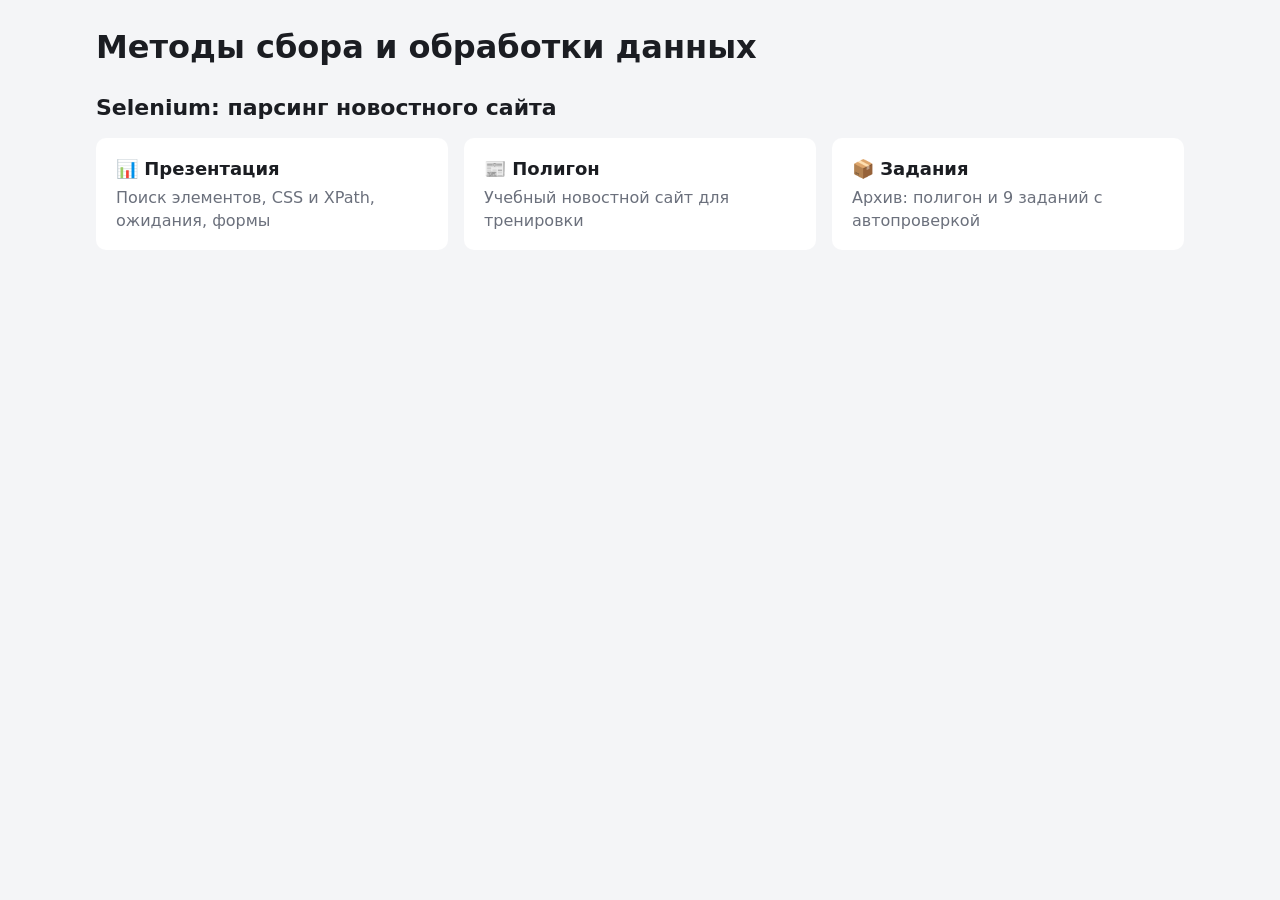
==== index.html @ e2f6e6ce "Selenium: полигон, задания и презентация к занятию «Парсинг новостного сайта» Co-Authored-By: Claude" ====
<!doctype html>
<html lang="ru">
<head>
<meta charset="utf-8">
<meta name="viewport" content="width=device-width, initial-scale=1">
<title>Методы сбора данных</title>
<link rel="stylesheet" href="polygon/assets/site.css">
<style>
  .links { display: grid; grid-template-columns: repeat(auto-fit, minmax(240px, 1fr)); gap: 16px; }
  .links a { display: block; background: var(--card); border-radius: 10px; padding: 18px 20px; }
  .links b { display: block; font-size: 18px; margin-bottom: 4px; }
  .links span { color: var(--muted); }
</style>
</head>
<body>
<main id="app">
  <h1>Методы сбора и обработки данных</h1>
  <h2 class="section-title">Selenium: парсинг новостного сайта</h2>
  <div class="links">
    <a href="selenium-02/slides.html"><b>📊 Презентация</b><span>Поиск элементов, CSS и XPath, ожидания, формы</span></a>
    <a href="polygon/index.html"><b>📰 Полигон</b><span>Учебный новостной сайт для тренировки</span></a>
    <a href="selenium-02/selenium_praktika.zip"><b>📦 Задания</b><span>Архив: полигон и 9 заданий с автопроверкой</span></a>
  </div>
</main>
</body>
</html>
---- polygon/assets/site.css ----
:root {
  --bg: #f4f5f7;
  --card: #fff;
  --ink: #1b1d22;
  --muted: #6b707c;
  --line: #e2e4e9;
  --accent: #2e6be6;
  --science: #3dc47e;
  --sport: #ff8a3d;
  --economics: #8b5cf6;
  font-family: "Segoe UI", system-ui, -apple-system, Roboto, sans-serif;
}
* { box-sizing: border-box; }
body { margin: 0; background: var(--bg); color: var(--ink); font-size: 16px; line-height: 1.45; padding-bottom: 90px; }
a { color: inherit; text-decoration: none; }
a:hover { color: var(--accent); }
code { font-family: Consolas, monospace; background: #eef0f4; padding: 1px 5px; border-radius: 4px; }

.header { display: flex; flex-wrap: wrap; align-items: center; gap: 12px 24px; padding: 14px max(16px, calc(50% - 560px)); background: var(--ink); color: #fff; }
.header__logo { font-weight: 900; font-size: 22px; letter-spacing: -0.5px; }
.header__logo:hover { color: #fff; }
.menu { display: flex; flex-wrap: wrap; gap: 4px 16px; flex: 1; }
.menu__link { opacity: 0.8; font-weight: 600; }
.menu__link:hover, .menu__link._active { opacity: 1; color: #fff; text-decoration: underline; text-underline-offset: 5px; }
.search input { padding: 6px 10px; border-radius: 6px; border: 0; width: 200px; max-width: 100%; }

#app { max-width: 1120px; margin: 24px auto; padding: 0 16px; }
.section-title { font-size: 22px; margin: 0 0 14px; }
.main-page__section { margin-bottom: 36px; }

.topnews { display: grid; grid-template-columns: 1fr 1fr; gap: 0 24px; background: var(--card); border-radius: 10px; padding: 18px 20px; }
.topnews__column { display: flex; flex-direction: column; }
.card-big { display: block; padding-bottom: 14px; border-bottom: 1px solid var(--line); margin-bottom: 4px; }
.card-big__image { height: 150px; border-radius: 8px; background: linear-gradient(135deg, var(--accent), #8fb4ff); margin-bottom: 10px; }
.card-big__image._science { background: linear-gradient(135deg, var(--science), #b5f0d0); }
.card-big__image._sport { background: linear-gradient(135deg, var(--sport), #ffd2b0); }
.card-big__image._economics { background: linear-gradient(135deg, var(--economics), #d7c8ff); }
.card-big__title { font-size: 22px; margin: 0 0 6px; line-height: 1.25; }
.card-big__date, .card-mini__info-item, .topic-header__time { color: var(--muted); font-size: 13px; }
.card-mini { display: block; padding: 10px 0; border-bottom: 1px solid var(--line); }
.card-mini:last-child { border-bottom: 0; }
.card-mini__title { display: block; font-weight: 600; }

.rubrics { display: grid; grid-template-columns: repeat(3, 1fr); gap: 20px; }
.rubric-box { background: var(--card); border-radius: 10px; padding: 14px 18px; }
.rubric-box__title { display: inline-block; font-weight: 800; font-size: 18px; margin-bottom: 4px; color: var(--accent); }

.rubric-page { background: var(--card); border-radius: 10px; padding: 20px 24px; }
.rubric-header__title { margin: 0 0 10px; }
.loadmore { margin-top: 16px; width: 100%; }

.topic-page { background: var(--card); border-radius: 10px; padding: 24px 28px; max-width: 760px; }
.topic-header { display: flex; gap: 14px; align-items: baseline; }
.topic-header__rubric { color: var(--accent); font-weight: 700; }
.topic-body__title { font-size: 32px; line-height: 1.2; margin: 10px 0; }
.topic-authors { color: var(--muted); margin-bottom: 14px; }
.topic-body__content-text { font-size: 18px; margin: 0 0 12px; }

.btn { padding: 9px 18px; border: 1px solid var(--line); border-radius: 8px; background: #fff; font: inherit; font-weight: 700; cursor: pointer; }
.btn.primary { background: var(--accent); border-color: var(--accent); color: #fff; }
.btn:disabled { opacity: 0.6; cursor: wait; }

.form, .calc, .cabinet { background: var(--card); border-radius: 10px; padding: 24px 28px; max-width: 520px; }
.calc { max-width: 720px; }
.form h1, .calc h1 { margin-top: 0; }
.form__row { display: flex; flex-direction: column; gap: 4px; font-weight: 600; margin-bottom: 14px; }
.form__row input, .calc input, .calc select { padding: 8px 10px; border: 1px solid #c9ccd4; border-radius: 6px; font: inherit; }
.form__check { display: block; margin-bottom: 14px; }
.error { color: #d93636; font-weight: 700; }
.hint { margin-top: 18px; padding: 10px 12px; background: #fff7d6; border-radius: 8px; font-size: 14px; }
.calc__row { display: flex; flex-wrap: wrap; gap: 10px; align-items: center; }
.calc__row input { width: 150px; }
.calc__result { font-size: 22px; }
#result { font-weight: 800; }
.table { border-collapse: collapse; width: 100%; margin-bottom: 14px; }
.table th, .table td { text-align: left; padding: 8px 10px; border-bottom: 1px solid var(--line); }
.empty { background: var(--card); padding: 20px; border-radius: 10px; }
.empty a { color: var(--accent); }

.footer { max-width: 1120px; margin: 0 auto; padding: 0 16px; color: var(--muted); font-size: 14px; }
.cookie { position: fixed; left: 0; right: 0; bottom: 0; display: flex; gap: 16px; align-items: center; justify-content: center; flex-wrap: wrap; padding: 14px 16px; background: #fff; box-shadow: 0 -4px 16px rgba(0, 0, 0, 0.12); font-size: 14px; z-index: 10; }

@media (max-width: 760px) {
  .topnews, .rubrics { grid-template-columns: 1fr; }
}
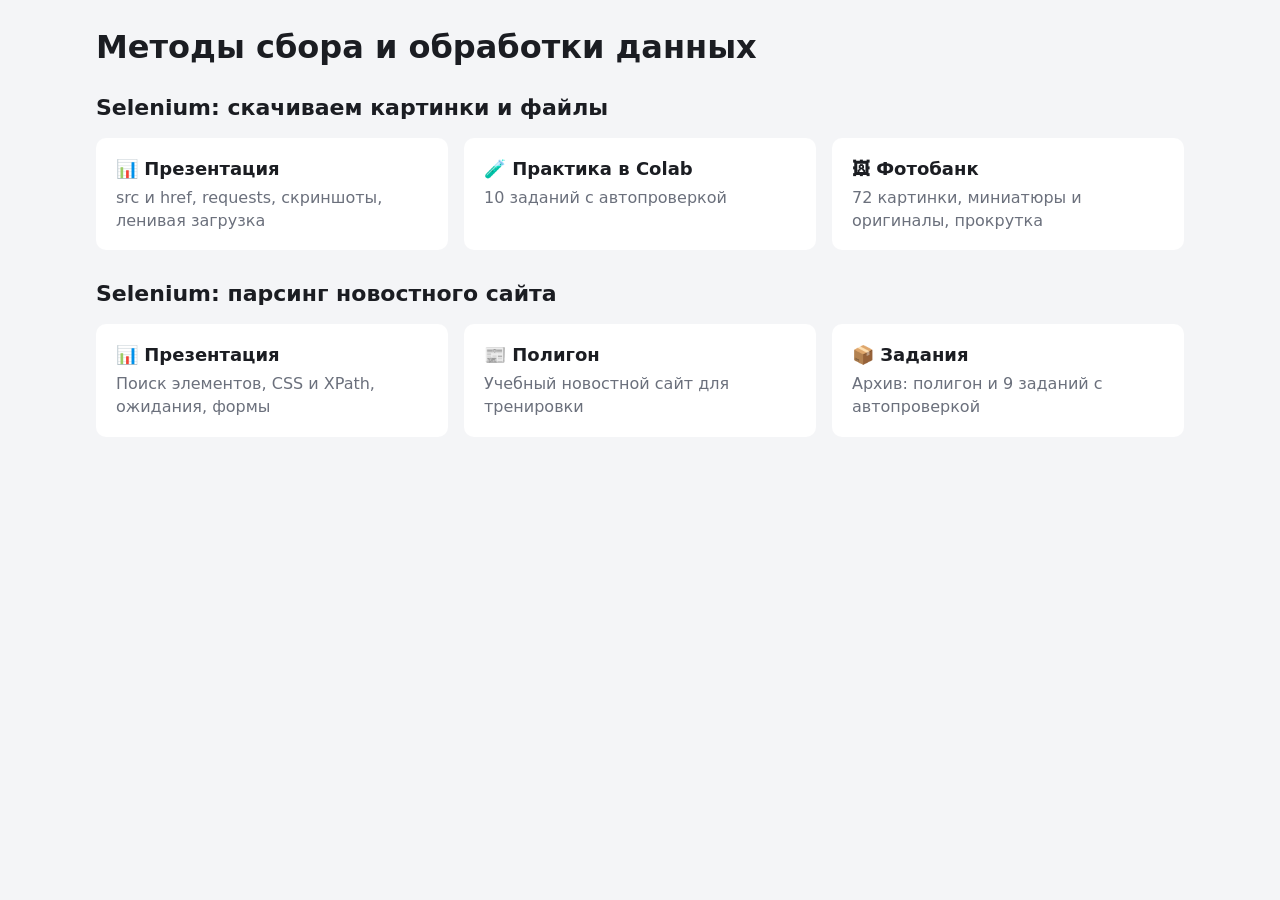
==== commit b82faa53: "Занятие 3: презентация, квиз, ссылки на главной Co-Authored-By: Claude Opus 5.5 <noreply@anthropic.c" ====
--- a/index.html
+++ b/index.html
@@ -15,6 +15,12 @@
 <body>
 <main id="app">
   <h1>Методы сбора и обработки данных</h1>
+  <h2 class="section-title">Selenium: скачиваем картинки и файлы</h2>
+  <div class="links" style="margin-bottom:28px">
+    <a href="selenium-03/slides.html"><b>📊 Презентация</b><span>src и href, requests, скриншоты, ленивая загрузка</span></a>
+    <a href="https://colab.research.google.com/github/Scr1ptG/mso_data/blob/main/selenium-03/colab.ipynb"><b>🧪 Практика в Colab</b><span>10 заданий с автопроверкой</span></a>
+    <a href="polygon/gallery.html"><b>🖼 Фотобанк</b><span>72 картинки, миниатюры и оригиналы, прокрутка</span></a>
+  </div>
   <h2 class="section-title">Selenium: парсинг новостного сайта</h2>
   <div class="links">
     <a href="selenium-02/slides.html"><b>📊 Презентация</b><span>Поиск элементов, CSS и XPath, ожидания, формы</span></a>
--- a/polygon/assets/site.css
+++ b/polygon/assets/site.css
@@ -83,3 +83,16 @@
 @media (max-width: 760px) {
   .topnews, .rubrics { grid-template-columns: 1fr; }
 }
+
+/* Фотобанк */
+.gallery__banner { border-radius: 10px; padding: 40px 28px; background-size: cover; background-position: center; color: #fff; text-shadow: 0 1px 6px rgba(0, 0, 0, 0.6); margin-bottom: 16px; }
+.gallery__title { margin: 0 0 6px; font-size: 34px; }
+.gallery__banner p { margin: 0; font-weight: 600; }
+.gallery__filters { display: flex; gap: 8px; flex-wrap: wrap; margin-bottom: 16px; }
+.filter { padding: 6px 14px; border-radius: 999px; background: var(--card); font-weight: 700; }
+.filter._active { background: var(--ink); color: #fff; }
+.gallery { display: grid; grid-template-columns: repeat(auto-fill, minmax(220px, 1fr)); gap: 16px; }
+.photo { display: block; background: var(--card); border-radius: 10px; overflow: hidden; }
+.photo__img { display: block; width: 100%; height: auto; aspect-ratio: 1; background: #e2e4e9; }
+.photo__caption { display: block; padding: 8px 12px; font-weight: 600; }
+.gallery__status { text-align: center; color: var(--muted); font-weight: 600; margin: 20px 0; }
